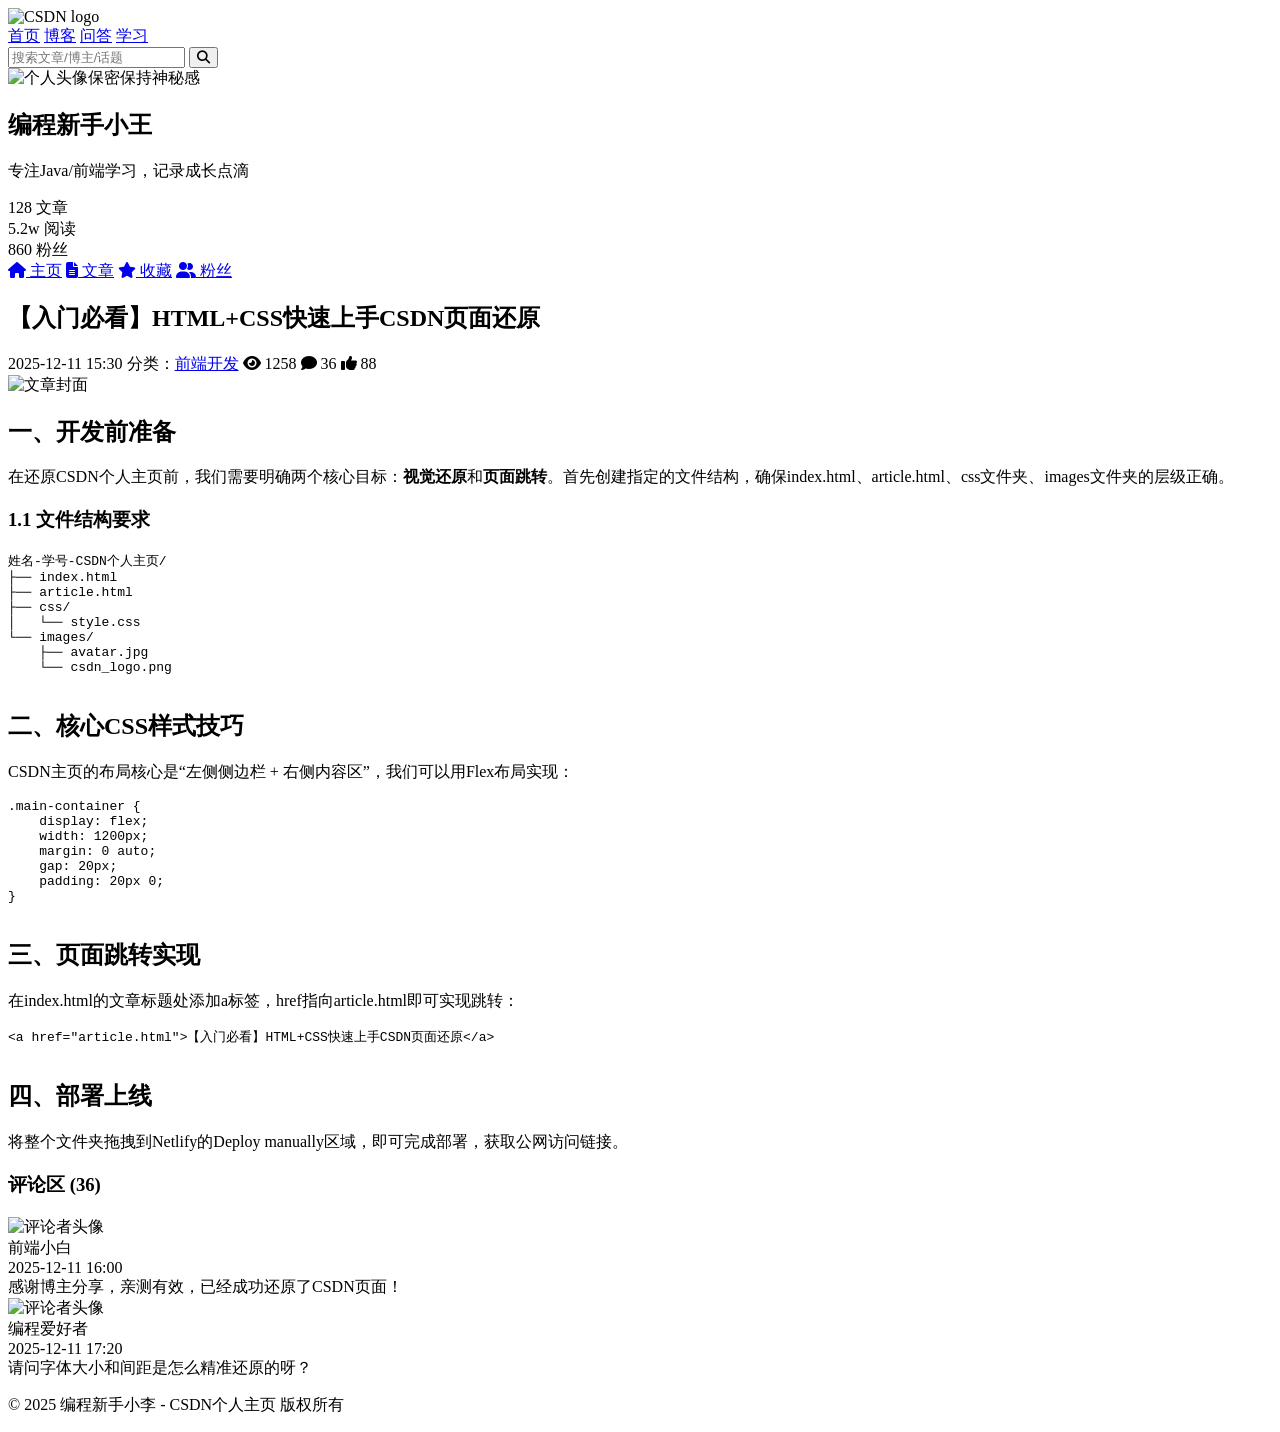
==== article.html @ ea395ec0 "Add files via upload" ====
<!DOCTYPE html>
<html lang="zh-CN">
<head>
    <meta charset="UTF-8">
    <meta name="viewport" content="width=device-width, initial-scale=1.0">
    <title>【入门必看】HTML+CSS快速上手CSDN页面还原 - CSDN博客</title>
    <link rel="stylesheet" href="css/style.css">
    <link rel="stylesheet" href="https://cdn.bootcdn.net/ajax/libs/font-awesome/6.4.0/css/all.min.css">
</head>
<body>
    <!-- 复用顶部导航栏 -->
    <header class="header">
        <div class="header-container">
            <div class="logo">
                <img src="images/csdn_logo.png" alt="CSDN logo" width="100">
            </div>
            <div class="nav">
                <a href="#" class="nav-item">首页</a>
                <a href="#" class="nav-item">博客</a>
                <a href="#" class="nav-item">问答</a>
                <a href="#" class="nav-item">学习</a>
            </div>
            <div class="search-box">
                <input type="text" placeholder="搜索文章/博主/话题" class="search-input">
                <button class="search-btn"><i class="fas fa-search"></i></button>
            </div>
        </div>
    </header>

    <!-- 主体内容区 -->
    <main class="main-container">
        <!-- 左侧个人信息栏（与主页一致） -->
        <aside class="sidebar">
            <div class="profile-card">
                <div class="avatar">
                    <img src="images/avatar.jpg" alt="个人头像保密保持神秘感">
                </div>
                <h2 class="username">编程新手小王</h2>
                <p class="signature">专注Java/前端学习，记录成长点滴</p>
                <div class="profile-stats">
                    <div class="stat-item">
                        <span class="stat-num">128</span>
                        <span class="stat-text">文章</span>
                    </div>
                    <div class="stat-item">
                        <span class="stat-num">5.2w</span>
                        <span class="stat-text">阅读</span>
                    </div>
                    <div class="stat-item">
                        <span class="stat-num">860</span>
                        <span class="stat-text">粉丝</span>
                    </div>
                </div>
            </div>

            <div class="sidebar-nav">
                <a href="index.html" class="sidebar-nav-item"><i class="fas fa-home"></i> 主页</a>
                <a href="#" class="sidebar-nav-item"><i class="fas fa-file-alt"></i> 文章</a>
                <a href="#" class="sidebar-nav-item"><i class="fas fa-star"></i> 收藏</a>
                <a href="#" class="sidebar-nav-item"><i class="fas fa-user-friends"></i> 粉丝</a>
            </div>
        </aside>

        <!-- 右侧文章详情区 -->
        <section class="content article-detail">
            <!-- 文章标题区 -->
            <div class="article-header">
                <h1>【入门必看】HTML+CSS快速上手CSDN页面还原</h1>
                <div class="article-meta-detail">
                    <span class="meta-item">2025-12-11 15:30</span>
                    <span class="meta-item">分类：<a href="#">前端开发</a></span>
                    <span class="meta-item"><i class="fas fa-eye"></i> 1258</span>
                    <span class="meta-item"><i class="fas fa-comment"></i> 36</span>
                    <span class="meta-item"><i class="fas fa-thumbs-up"></i> 88</span>
                </div>
            </div>

            <!-- 文章封面图 -->
            <div class="article-cover">
                <img src="e3573c38ea81f249e8e84dcc3b1b85ab.jpg" alt="文章封面" width="100%">
            </div>

            <!-- 文章正文 -->
            <div class="article-content">
                <h2>一、开发前准备</h2>
                <p>在还原CSDN个人主页前，我们需要明确两个核心目标：<strong>视觉还原</strong>和<strong>页面跳转</strong>。首先创建指定的文件结构，确保index.html、article.html、css文件夹、images文件夹的层级正确。</p>
                
                <h3>1.1 文件结构要求</h3>
                <pre>
姓名-学号-CSDN个人主页/
├── index.html
├── article.html
├── css/
│   └── style.css
└── images/
    ├── avatar.jpg
    └── csdn_logo.png
                </pre>

                <h2>二、核心CSS样式技巧</h2>
                <p>CSDN主页的布局核心是“左侧侧边栏 + 右侧内容区”，我们可以用Flex布局实现：</p>
                <pre>
.main-container {
    display: flex;
    width: 1200px;
    margin: 0 auto;
    gap: 20px;
    padding: 20px 0;
}
                </pre>

                <h2>三、页面跳转实现</h2>
                <p>在index.html的文章标题处添加a标签，href指向article.html即可实现跳转：</p>
                <pre>
&lt;a href="article.html"&gt;【入门必看】HTML+CSS快速上手CSDN页面还原&lt;/a&gt;
                </pre>

                <h2>四、部署上线</h2>
                <p>将整个文件夹拖拽到Netlify的Deploy manually区域，即可完成部署，获取公网访问链接。</p>
            </div>

            <!-- 文章评论区（简化版） -->
            <div class="article-comment">
                <h3>评论区 (36)</h3>
                <div class="comment-item">
                    <img src="images/avatar.jpg" alt="评论者头像" width="40" class="comment-avatar">
                    <div class="comment-content">
                        <div class="comment-author">前端小白</div>
                        <div class="comment-time">2025-12-11 16:00</div>
                        <div class="comment-text">感谢博主分享，亲测有效，已经成功还原了CSDN页面！</div>
                    </div>
                </div>
                <div class="comment-item">
                    <img src="images/avatar.jpg" alt="评论者头像" width="40" class="comment-avatar">
                    <div class="comment-content">
                        <div class="comment-author">编程爱好者</div>
                        <div class="comment-time">2025-12-11 17:20</div>
                        <div class="comment-text">请问字体大小和间距是怎么精准还原的呀？</div>
                    </div>
                </div>
            </div>
        </section>
    </main>

    <!-- 底部版权栏 -->
    <footer class="footer">
        <div class="footer-container">
            <p>© 2025 编程新手小李 - CSDN个人主页 版权所有</p>
        </div>
    </footer>
</body>
</html>
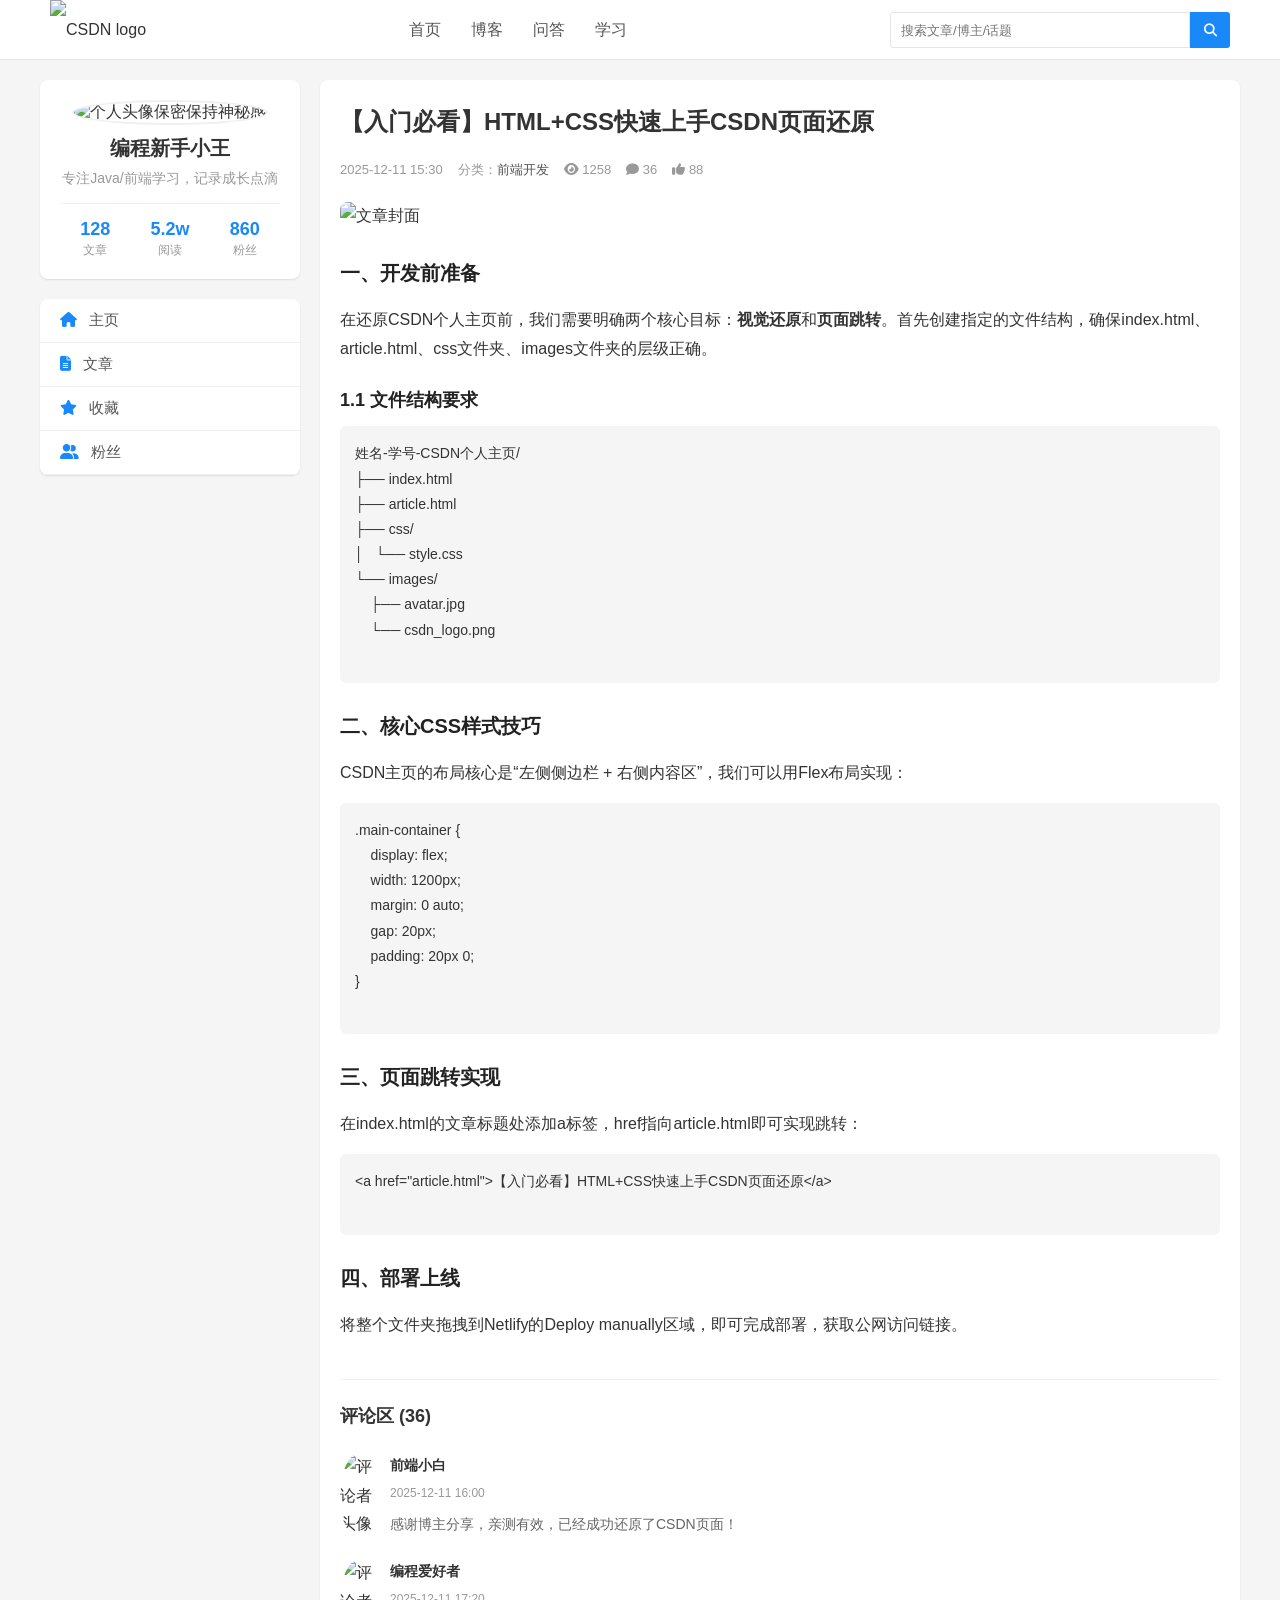
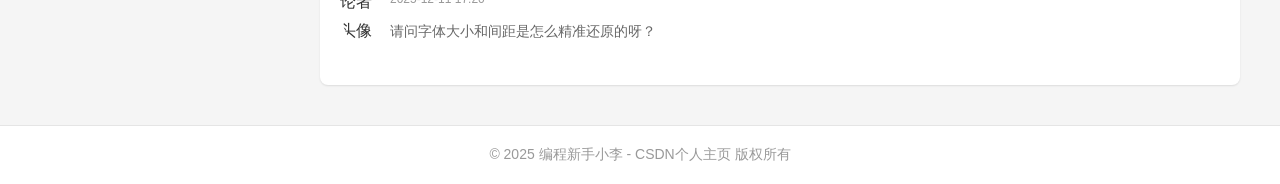
==== commit a9dcc4ce: "HTML and CSS CSDN Personal Homepage Visual Recreation and Deployment (693a5335c8616955511b0e34)" ====
--- a/article.html
+++ b/article.html
@@ -77,7 +77,7 @@
 
             <!-- 文章封面图 -->
             <div class="article-cover">
-                <img src="e3573c38ea81f249e8e84dcc3b1b85ab.jpg" alt="文章封面" width="100%">
+                <img src="images/article_cover.jpg" alt="文章封面" width="100%">
             </div>
 
             <!-- 文章正文 -->
--- a/css/style.css
+++ b/css/style.css
@@ -0,0 +1,324 @@
+
+* {
+    margin: 0;
+    padding: 0;
+    box-sizing: border-box;
+    font-family: "Microsoft Yahei", "PingFang SC", sans-serif;
+}
+
+body {
+    background-color: #f5f5f5;
+    color: #333;
+}
+
+a {
+    text-decoration: none;
+    color: #545454;
+}
+
+a:hover {
+    color: #1989fa;
+}
+
+.header {
+    background-color: #ffffff;
+    border-bottom: 1px solid #e5e5e5;
+    height: 60px;
+    line-height: 60px;
+}
+
+.header-container {
+    width: 1200px;
+    margin: 0 auto;
+    display: flex;
+    align-items: center;
+    justify-content: space-between;
+    padding: 0 10px;
+}
+
+.nav {
+    display: flex;
+    gap: 30px;
+}
+
+.nav-item {
+    font-size: 16px;
+    font-weight: 500;
+}
+
+.search-box {
+    display: flex;
+    align-items: center;
+}
+
+.search-input {
+    width: 300px;
+    height: 36px;
+    padding: 0 10px;
+    border: 1px solid #e5e5e5;
+    border-radius: 3px 0 0 3px;
+    outline: none;
+}
+
+.search-btn {
+    height: 36px;
+    width: 40px;
+    background-color: #1989fa;
+    color: #fff;
+    border: none;
+    border-radius: 0 3px 3px 0;
+    cursor: pointer;
+}
+
+
+.main-container {
+    display: flex;
+    width: 1200px;
+    margin: 0 auto;
+    gap: 20px;
+    padding: 20px 0;
+}
+
+
+.sidebar {
+    width: 260px;
+}
+
+.profile-card {
+    background-color: #fff;
+    border-radius: 8px;
+    padding: 20px;
+    box-shadow: 0 1px 2px rgba(0,0,0,0.1);
+    margin-bottom: 20px;
+    text-align: center;
+}
+
+.avatar img {
+    width: 100px;
+    height: 100px;
+    border-radius: 50%;
+    margin-bottom: 10px;
+    border: 2px solid #f0f0f0;
+}
+
+.username {
+    font-size: 20px;
+    font-weight: 600;
+    margin-bottom: 8px;
+}
+
+.signature {
+    color: #999;
+    font-size: 14px;
+    margin-bottom: 15px;
+}
+
+.profile-stats {
+    display: flex;
+    justify-content: space-around;
+    border-top: 1px solid #f0f0f0;
+    padding-top: 15px;
+}
+
+.stat-num {
+    font-size: 18px;
+    font-weight: 600;
+    color: #1989fa;
+    display: block;
+}
+
+.stat-text {
+    font-size: 12px;
+    color: #999;
+}
+
+.sidebar-nav {
+    background-color: #fff;
+    border-radius: 8px;
+    box-shadow: 0 1px 2px rgba(0,0,0,0.1);
+}
+
+.sidebar-nav-item {
+    display: block;
+    padding: 12px 20px;
+    font-size: 15px;
+    border-bottom: 1px solid #f0f0f0;
+}
+
+.sidebar-nav-item i {
+    margin-right: 8px;
+    color: #1989fa;
+}
+
+
+.content {
+    flex: 1;
+    background-color: #fff;
+    border-radius: 8px;
+    box-shadow: 0 1px 2px rgba(0,0,0,0.1);
+    padding: 20px;
+}
+
+.content-header {
+    display: flex;
+    justify-content: space-between;
+    align-items: center;
+    border-bottom: 1px solid #f0f0f0;
+    padding-bottom: 10px;
+    margin-bottom: 20px;
+}
+
+.content-header h3 {
+    font-size: 18px;
+    font-weight: 600;
+}
+
+.filter-btn {
+    font-size: 14px;
+    color: #1989fa;
+}
+
+.article-list {
+    display: flex;
+    flex-direction: column;
+    gap: 20px;
+}
+
+.article-item {
+    padding-bottom: 20px;
+    border-bottom: 1px dashed #e5e5e5;
+}
+
+.article-title a {
+    font-size: 18px;
+    font-weight: 600;
+    color: #333;
+}
+
+.article-title a:hover {
+    color: #1989fa;
+}
+
+.article-meta {
+    margin: 8px 0;
+    font-size: 12px;
+    color: #999;
+    display: flex;
+    gap: 15px;
+}
+
+.article-desc {
+    font-size: 14px;
+    color: #666;
+    line-height: 1.6;
+}
+
+
+.article-detail {
+    line-height: 1.8;
+}
+
+.article-header h1 {
+    font-size: 24px;
+    margin-bottom: 15px;
+    color: #333;
+}
+
+.article-meta-detail {
+    font-size: 13px;
+    color: #999;
+    margin-bottom: 20px;
+    display: flex;
+    gap: 15px;
+}
+
+.article-cover {
+    margin: 20px 0;
+    border-radius: 8px;
+    overflow: hidden;
+}
+
+.article-content {
+    font-size: 16px;
+    color: #333;
+}
+
+.article-content h2 {
+    font-size: 20px;
+    margin: 25px 0 15px;
+    color: #222;
+}
+
+.article-content h3 {
+    font-size: 18px;
+    margin: 20px 0 10px;
+    color: #222;
+}
+
+.article-content p {
+    margin-bottom: 15px;
+}
+
+.article-content pre {
+    background-color: #f5f5f5;
+    padding: 15px;
+    border-radius: 6px;
+    margin-bottom: 15px;
+    font-size: 14px;
+    color: #333;
+    overflow-x: auto;
+}
+
+.article-comment {
+    margin-top: 40px;
+    border-top: 1px solid #f0f0f0;
+    padding-top: 20px;
+}
+
+.article-comment h3 {
+    font-size: 18px;
+    margin-bottom: 20px;
+}
+
+.comment-item {
+    display: flex;
+    gap: 10px;
+    margin-bottom: 20px;
+}
+
+.comment-avatar {
+    border-radius: 50%;
+}
+
+.comment-author {
+    font-size: 14px;
+    font-weight: 600;
+    margin-bottom: 5px;
+}
+
+.comment-time {
+    font-size: 12px;
+    color: #999;
+    margin-bottom: 8px;
+}
+
+.comment-text {
+    font-size: 14px;
+    color: #666;
+}
+
+
+.footer {
+    background-color: #fff;
+    border-top: 1px solid #e5e5e5;
+    padding: 20px 0;
+    text-align: center;
+    font-size: 14px;
+    color: #999;
+    margin-top: 20px;
+}
+
+.footer-container {
+    width: 1200px;
+    margin: 0 auto;
+}
